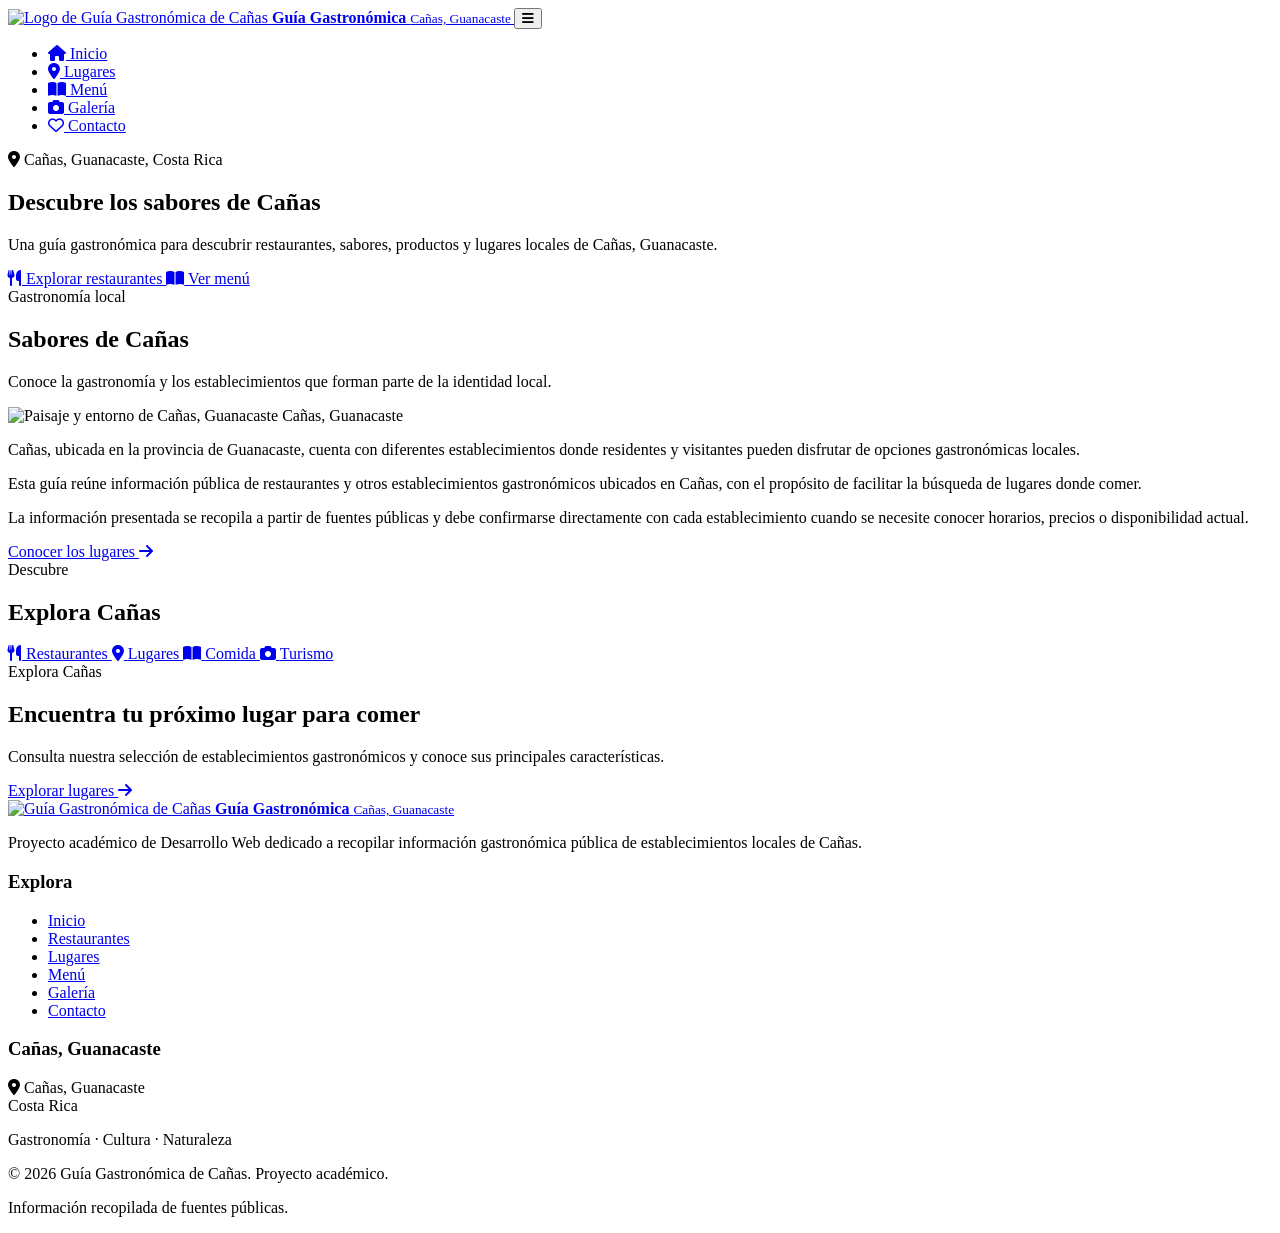
==== index.html @ 97cb1743 "Add files via upload" ====
<!DOCTYPE html>
<html lang="es">

<head>

    <meta charset="UTF-8">

    <meta 
        name="viewport" 
        content="width=device-width, initial-scale=1.0"
    >

    <meta 
        name="description" 
        content="Guía Gastronómica de Cañas, Guanacaste. Descubre restaurantes, sabores y lugares locales de Cañas, Costa Rica."
    >

    <meta 
        name="author" 
        content="Guía Gastronómica de Cañas"
    >

    <meta name="theme-color" content="#B65339">

    <title>
        Guía Gastronómica de Cañas | Restaurantes de Cañas, Guanacaste
    </title>


    <!-- =====================================================
         FAVICON
         ===================================================== -->

    <link 
        rel="icon" 
        type="image/png" 
        href="../img/favicon.png"
    >


    <!-- =====================================================
         HOJA DE ESTILOS
         ===================================================== -->

    <link 
        rel="stylesheet" 
        href="../css/styles.css"
    >


    <!-- =====================================================
         GOOGLE FONTS
         ===================================================== -->

    <link rel="preconnect" href="https://fonts.googleapis.com">

    <link 
        rel="preconnect" 
        href="https://fonts.gstatic.com" 
        crossorigin
    >

    <link 
        href="https://fonts.googleapis.com/css2?family=Poppins:wght@400;500;600;700&display=swap" 
        rel="stylesheet"
    >


    <!-- =====================================================
         FONT AWESOME
         ===================================================== -->

    <link 
        rel="stylesheet" 
        href="https://cdnjs.cloudflare.com/ajax/libs/font-awesome/6.5.2/css/all.min.css"
    >

</head>


<body>


    <!-- =====================================================
         HEADER
         ===================================================== -->

    <header class="header">

        <div class="contenedor header-contenido">


            <!-- LOGO -->

            <a 
                href="../html/index.html" 
                class="logo"
                aria-label="Guía Gastronómica de Cañas - Inicio"
            >

                <img 
                    src="../img/logo.png"
                    alt="Logo de Guía Gastronómica de Cañas"
                    class="logo-imagen"
                >

                <span class="logo-texto">

                    <strong>
                        Guía Gastronómica
                    </strong>

                    <small>
                        Cañas, Guanacaste
                    </small>

                </span>

            </a>


            <!-- MENÚ MÓVIL -->

            <button 
                class="menu-toggle" 
                id="menu-toggle"
                aria-label="Abrir menú de navegación"
                aria-expanded="false"
            >

                <i class="fa-solid fa-bars"></i>

            </button>


            <!-- NAVEGACIÓN -->

            <nav 
                class="nav" 
                id="nav"
                aria-label="Navegación principal"
            >

                <ul class="nav-lista">


                    <li>

                        <a 
                            href="../html/index.html" 
                            class="nav-link activo"
                        >

                            <i class="fa-solid fa-house"></i>

                            Inicio

                        </a>

                    </li>


                    <li>

                        <a 
                            href="../html/lugares.html" 
                            class="nav-link"
                        >

                            <i class="fa-solid fa-location-dot"></i>

                            Lugares

                        </a>

                    </li>


                    <li>

                        <a 
                            href="../html/menu.html" 
                            class="nav-link"
                        >

                            <i class="fa-solid fa-book-open"></i>

                            Menú

                        </a>

                    </li>


                    <li>

                        <a 
                            href="../html/galeria.html" 
                            class="nav-link"
                        >

                            <i class="fa-solid fa-camera"></i>

                            Galería

                        </a>

                    </li>


                    <li>

                        <a 
                            href="../html/contacto.html" 
                            class="nav-link"
                        >

                            <i class="fa-regular fa-heart"></i>

                            Contacto

                        </a>

                    </li>

                </ul>

            </nav>

        </div>

    </header>



    <!-- =====================================================
         CONTENIDO PRINCIPAL
         ===================================================== -->

    <main>


        <!-- =================================================
             HERO
             ================================================= -->

        <section class="hero">

            <div class="hero-fondo"></div>

            <div class="contenedor hero-contenido">


                <div class="hero-texto">

                    <span class="hero-etiqueta">

                        <i class="fa-solid fa-location-dot"></i>

                        Cañas, Guanacaste, Costa Rica

                    </span>


                    <h1>

                        Descubre los

                        <span>
                            sabores de Cañas
                        </span>

                    </h1>


                    <p>

                        Una guía gastronómica para descubrir
                        restaurantes, sabores, productos y
                        lugares locales de Cañas, Guanacaste.

                    </p>


                    <div class="hero-botones">


                        <a 
                            href="../html/lugares.html" 
                            class="btn btn-principal"
                        >

                            <i class="fa-solid fa-utensils"></i>

                            Explorar restaurantes

                        </a>
                      

                        <a 
                            href="../html/menu.html" 
                            class="btn btn-secundario"
                        >

                            <i class="fa-solid fa-book-open"></i>

                            Ver menú

                        </a>

                    </div>

                </div>


                <!-- ELEMENTO DECORATIVO -->

                <div class="hero-decoracion">

                    <span class="decoracion-hoja hoja-1"></span>

                    <span class="decoracion-hoja hoja-2"></span>

                </div>

            </div>

        </section>



        <!-- =================================================
             INTRODUCCIÓN
             ================================================= -->

        <section class="introduccion seccion">

            <div class="contenedor">


                <div class="seccion-encabezado centrado">

                    <span class="etiqueta-seccion">

                        Gastronomía local

                    </span>


                    <h2>

                        Sabores de Cañas

                    </h2>


                    <p class="seccion-subtitulo">

                        Conoce la gastronomía y los establecimientos
                        que forman parte de la identidad local.

                    </p>

                </div>



                <div class="introduccion-grid">


                    <div class="introduccion-imagen">

                        <img 
                            src="../img/Cañas.jpeg"
                            alt="Paisaje y entorno de Cañas, Guanacaste"
                            loading="lazy"
                        >

                        <span class="imagen-decoracion">

                            Cañas, Guanacaste

                        </span>

                    </div>



                    <div class="introduccion-texto">


                        <p>

                            Cañas, ubicada en la provincia de
                            Guanacaste, cuenta con diferentes
                            establecimientos donde residentes y
                            visitantes pueden disfrutar de opciones
                            gastronómicas locales.

                        </p>


                        <p>

                            Esta guía reúne información pública de
                            restaurantes y otros establecimientos
                            gastronómicos ubicados en Cañas, con el
                            propósito de facilitar la búsqueda de
                            lugares donde comer.

                        </p>


                        <p>

                            La información presentada se recopila a
                            partir de fuentes públicas y debe
                            confirmarse directamente con cada
                            establecimiento cuando se necesite
                            conocer horarios, precios o
                            disponibilidad actual.

                        </p>


                        <a 
                            href="../html/lugares.html" 
                            class="enlace-flecha"
                        >

                            Conocer los lugares

                            <i class="fa-solid fa-arrow-right"></i>

                        </a>

                    </div>

                </div>

            </div>

        </section>



       

        <!-- =================================================
             CATEGORÍAS
             ================================================= -->

        <section class="categorias seccion">

            <div class="contenedor">


                <div class="seccion-encabezado centrado">

                    <span class="etiqueta-seccion">

                        Descubre

                    </span>


                    <h2>

                        Explora Cañas

                    </h2>

                </div>


                <div class="categorias-grid">


                    <a 
                        href="../html/lugares.html"
                        class="categoria-card"
                    >

                        <i class="fa-solid fa-utensils"></i>

                        <span>

                            Restaurantes

                        </span>

                    </a>


                    <a 
                        href="../html/lugares.html"
                        class="categoria-card"
                    >

                        <i class="fa-solid fa-location-dot"></i>

                        <span>

                            Lugares

                        </span>

                    </a>


                    <a 
                        href="../html/menu.html"
                        class="categoria-card"
                    >

                        <i class="fa-solid fa-book-open"></i>

                        <span>

                            Comida

                        </span>

                    </a>


                    <a 
                        href="../html/galeria.html"
                        class="categoria-card"
                    >

                        <i class="fa-solid fa-camera"></i>

                        <span>

                            Turismo

                        </span>

                    </a>

                </div>

            </div>

        </section>



        <!-- =================================================
             LLAMADO A LA ACCIÓN
             ================================================= -->

        <section class="llamada-accion">


            <div class="contenedor llamada-contenido">


                <div>

                    <span class="etiqueta-seccion">

                        Explora Cañas

                    </span>


                    <h2>

                        Encuentra tu próximo lugar para comer

                    </h2>


                    <p>

                        Consulta nuestra selección de establecimientos
                        gastronómicos y conoce sus principales
                        características.

                    </p>

                </div>


                <a 
                    href="../html/lugares.html" 
                    class="btn btn-blanco"
                >

                    Explorar lugares

                    <i class="fa-solid fa-arrow-right"></i>

                </a>

            </div>

        </section>

    </main>



    <!-- =====================================================
         FOOTER
         ===================================================== -->

    <footer class="footer">


        <div class="contenedor footer-grid">


            <!-- IDENTIDAD -->

            <div class="footer-columna">


                <a 
                    href="../html/index.html" 
                    class="logo logo-footer"
                >

                    <img 
                        src="../img/logo.png"
                        alt="Guía Gastronómica de Cañas"
                        class="logo-imagen"
                    >


                    <span class="logo-texto">

                        <strong>
                            Guía Gastronómica
                        </strong>

                        <small>
                            Cañas, Guanacaste
                        </small>

                    </span>

                </a>


                <p>

                    Proyecto académico de Desarrollo Web dedicado
                    a recopilar información gastronómica pública
                    de establecimientos locales de Cañas.

                </p>

            </div>



            <!-- ENLACES -->

            <div class="footer-columna">


                <h3>

                    Explora

                </h3>


                <ul class="footer-enlaces">


                    <li>
                        <a href="../html/index.html">
                            Inicio
                        </a>
                    </li>


                    <li>
                        <a href="../html/lugares.html">
                            Restaurantes
                        </a>
                    </li>


                    <li>
                        <a href="../html/lugares.html">
                            Lugares
                        </a>
                    </li>


                    <li>
                        <a href="../html/menu.html">
                            Menú
                        </a>
                    </li>


                    <li>
                        <a href="../html/galeria.html">
                            Galería
                        </a>
                    </li>


                    <li>
                        <a href="../html/contacto.html">
                            Contacto
                        </a>
                    </li>

                </ul>

            </div>



            <!-- UBICACIÓN -->

            <div class="footer-columna">


                <h3>

                    Cañas, Guanacaste

                </h3>


                <p class="footer-ubicacion">


                    <i class="fa-solid fa-location-dot"></i>


                    <span>

                        Cañas, Guanacaste<br>
                        Costa Rica

                    </span>

                </p>


                <p class="footer-frase">

                    Gastronomía · Cultura · Naturaleza

                </p>

            </div>

        </div>



        <!-- BARRA INFERIOR -->

        <div class="footer-bottom">


            <div class="contenedor footer-bottom-contenido">


                <p>

                    © 2026 Guía Gastronómica de Cañas.
                    Proyecto académico.

                </p>


                <p>

                    Información recopilada de fuentes públicas.

                </p>

            </div>

        </div>

    </footer>



    <!-- =====================================================
         JAVASCRIPT
         ===================================================== -->

    <script src="../js/script.js"></script>

</body>

</html>
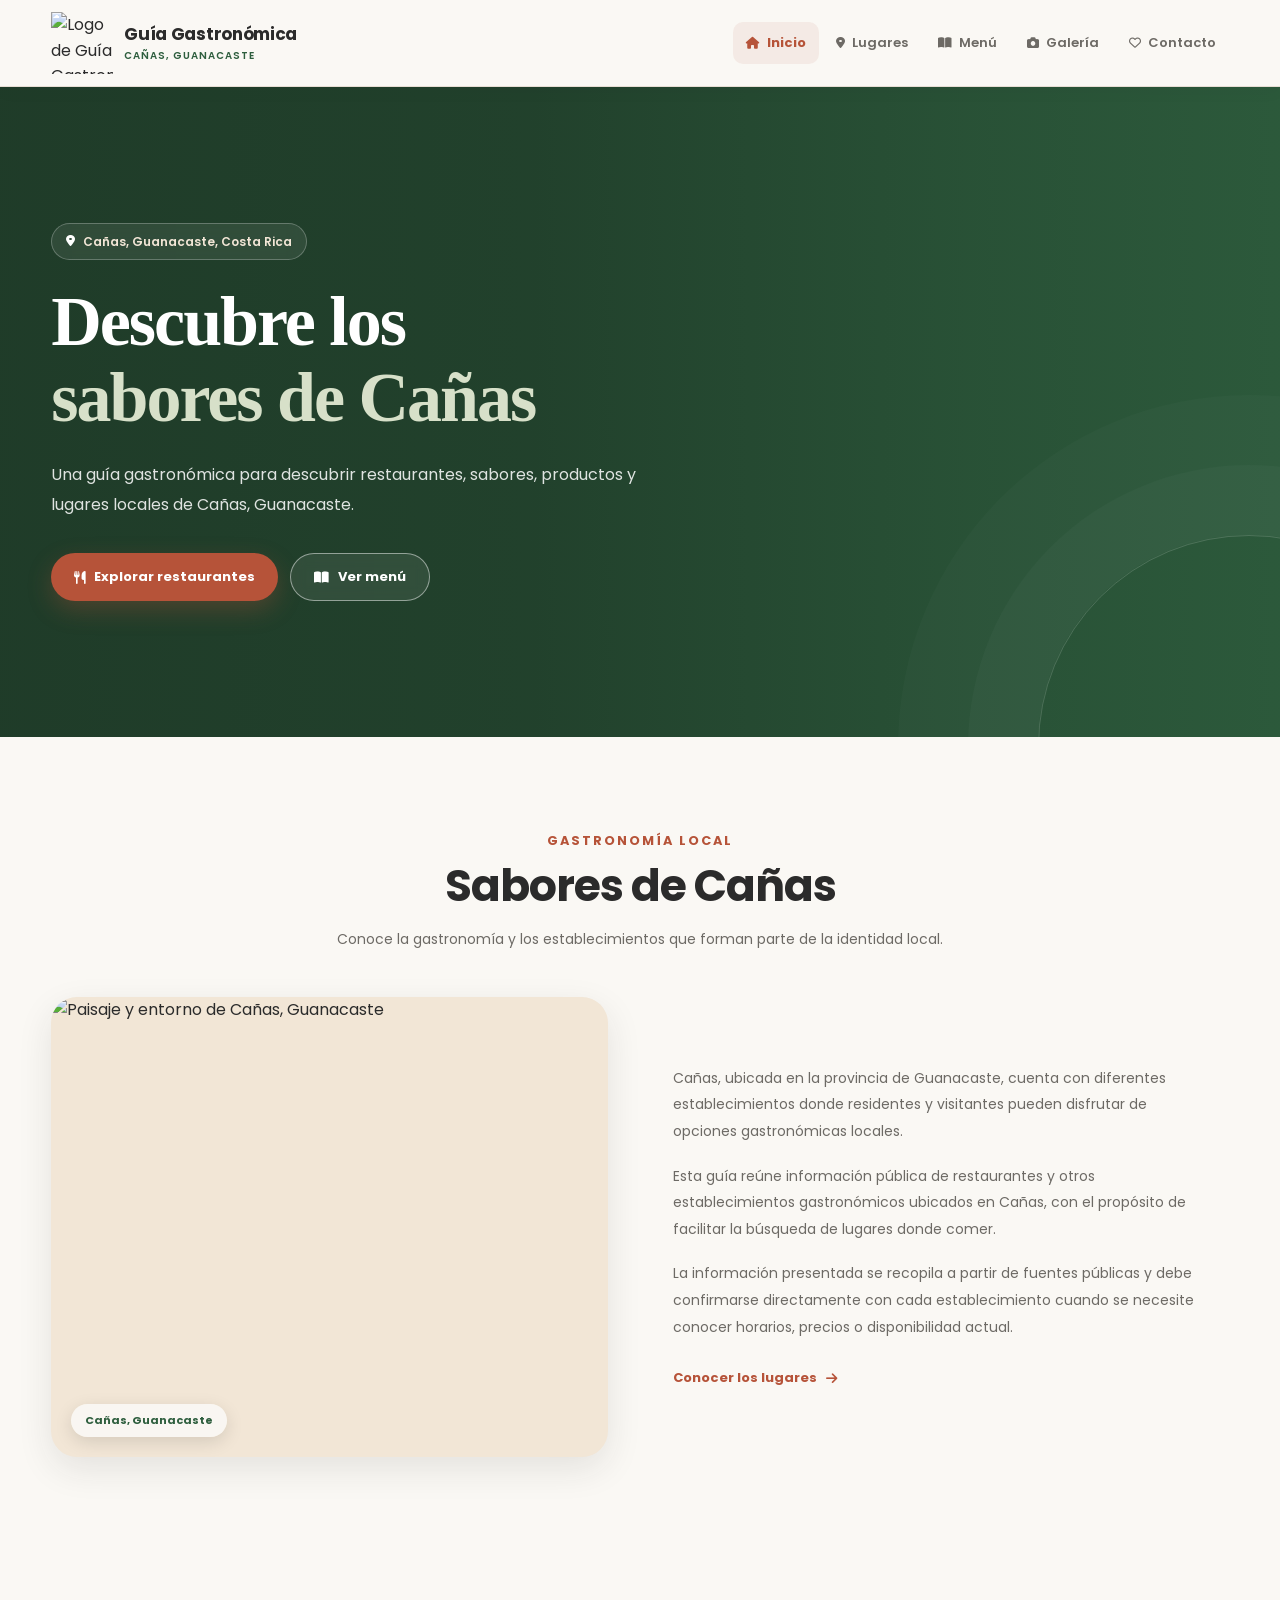
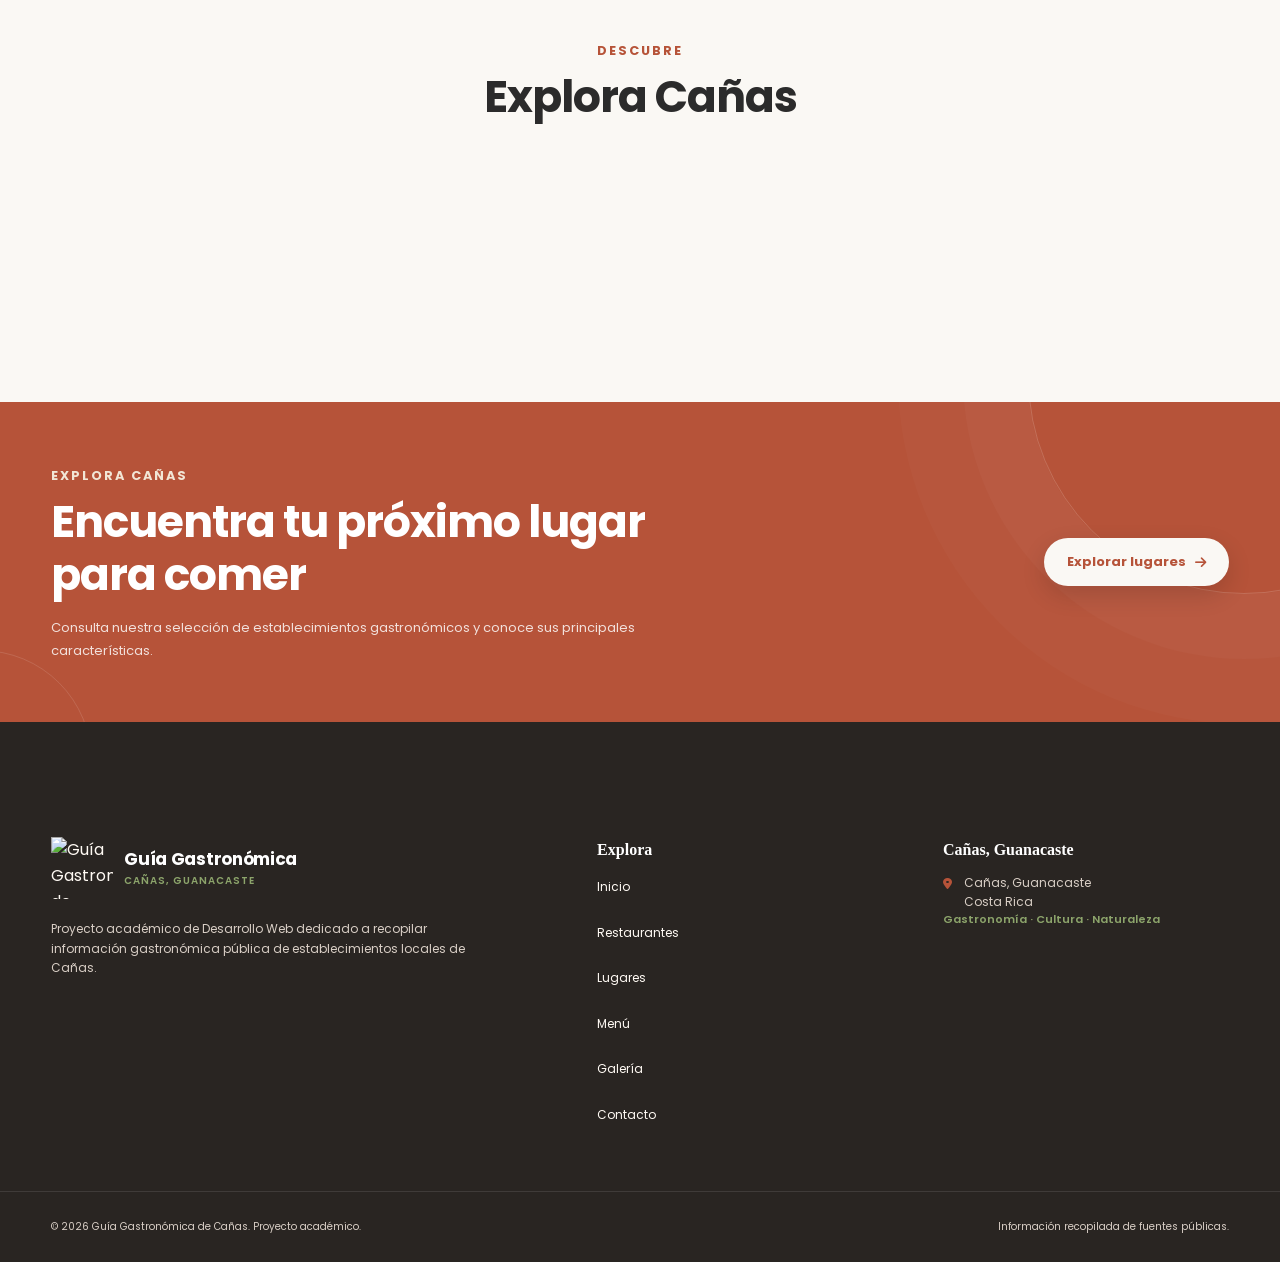
==== commit 47c6674d: "Update index.html" ====
--- a/index.html
+++ b/index.html
@@ -34,7 +34,7 @@
     <link 
         rel="icon" 
         type="image/png" 
-        href="../img/favicon.png"
+        href="favicon.png"
     >
 
 
@@ -44,7 +44,7 @@
 
     <link 
         rel="stylesheet" 
-        href="../css/styles.css"
+        href="styles.css"
     >
 
 
@@ -797,4 +797,4 @@
 
 </body>
 
-</html>+</html>
--- a/styles.css
+++ b/styles.css
@@ -0,0 +1,3534 @@
+/* =========================================================
+   GUÍA GASTRONÓMICA DE CAÑAS
+   SISTEMA VISUAL PRINCIPAL
+   ========================================================= */
+
+
+/* =========================================================
+   1. VARIABLES
+   ========================================================= */
+
+:root {
+
+    /* PALETA OFICIAL */
+
+    --terracota: #B65339;
+    --terracota-oscuro: #963E2A;
+
+    --verde: #2E5E3E;
+    --verde-oscuro: #244B32;
+
+    --verde-oliva: #8CA46B;
+
+    --crema: #F2E6D6;
+    --blanco: #FAF8F4;
+
+    --texto: #2B2B2B;
+    --texto-secundario: #6D6A65;
+
+    --borde: #E3D9CC;
+
+    /* SISTEMA */
+
+    --ancho: 1180px;
+
+    --radio: 18px;
+    --radio-grande: 26px;
+
+    --sombra-suave:
+        0 8px 25px rgba(43, 43, 43, 0.06);
+
+    --sombra:
+        0 12px 35px rgba(43, 43, 43, 0.10);
+
+    --sombra-fuerte:
+        0 18px 45px rgba(43, 43, 43, 0.15);
+
+    --transicion: 0.3s ease;
+
+    --fuente:
+        "Poppins",
+        sans-serif;
+
+}
+
+
+/* =========================================================
+   2. RESET GENERAL
+   ========================================================= */
+
+* {
+
+    margin: 0;
+    padding: 0;
+
+    box-sizing: border-box;
+
+}
+
+html {
+
+    scroll-behavior: smooth;
+
+}
+
+body {
+
+    font-family: var(--fuente);
+
+    background: var(--blanco);
+
+    color: var(--texto);
+
+    line-height: 1.6;
+
+    overflow-x: hidden;
+
+}
+
+img {
+
+    display: block;
+
+    width: 100%;
+
+}
+
+a {
+
+    text-decoration: none;
+
+    color: inherit;
+
+}
+
+ul {
+
+    list-style: none;
+
+}
+
+button {
+
+    font-family: inherit;
+
+}
+
+button,
+a {
+
+    -webkit-tap-highlight-color: transparent;
+
+}
+
+
+/* =========================================================
+   3. CONTENEDOR
+   ========================================================= */
+
+.contenedor {
+
+    width: 92%;
+
+    max-width: var(--ancho);
+
+    margin: 0 auto;
+
+}
+
+
+/* =========================================================
+   4. HEADER
+   ========================================================= */
+
+.header {
+
+    position: sticky;
+
+    top: 0;
+
+    z-index: 1000;
+
+    background: rgba(250, 248, 244, 0.96);
+
+    border-bottom:
+        1px solid rgba(227, 217, 204, 0.8);
+
+    box-shadow:
+        0 3px 18px rgba(43, 43, 43, 0.04);
+
+    backdrop-filter: blur(14px);
+
+    -webkit-backdrop-filter: blur(14px);
+
+}
+
+.header-contenido {
+
+    min-height: 86px;
+
+    display: flex;
+
+    align-items: center;
+
+    justify-content: space-between;
+
+    gap: 30px;
+
+}
+
+
+/* =========================================================
+   5. LOGO
+   ========================================================= */
+
+.logo {
+
+    display: flex;
+
+    align-items: center;
+
+    gap: 11px;
+
+    flex-shrink: 0;
+
+}
+
+.logo-imagen {
+
+    width: 62px;
+
+    height: 62px;
+
+    object-fit: contain;
+
+    flex-shrink: 0;
+
+}
+
+.logo-texto {
+
+    display: flex;
+
+    flex-direction: column;
+
+    line-height: 1.15;
+
+}
+
+.logo-texto strong {
+
+    font-size: 17px;
+
+    font-weight: 700;
+
+    letter-spacing: -0.3px;
+
+    color: var(--texto);
+
+}
+
+.logo-texto small {
+
+    margin-top: 5px;
+
+    color: var(--verde);
+
+    font-size: 10px;
+
+    font-weight: 600;
+
+    letter-spacing: 1px;
+
+    text-transform: uppercase;
+
+}
+
+
+/* =========================================================
+   6. NAVEGACIÓN
+   ========================================================= */
+
+.nav-lista {
+
+    display: flex;
+
+    align-items: center;
+
+    gap: 4px;
+
+}
+
+.nav-link {
+
+    position: relative;
+
+    display: flex;
+
+    align-items: center;
+
+    gap: 7px;
+
+    padding: 11px 13px;
+
+    border-radius: 10px;
+
+    color: var(--texto-secundario);
+
+    font-size: 13px;
+
+    font-weight: 600;
+
+    transition:
+        color var(--transicion),
+        background var(--transicion);
+
+}
+
+.nav-link i {
+
+    font-size: 12px;
+
+    transition:
+        color var(--transicion);
+
+}
+
+.nav-link:hover {
+
+    color: var(--terracota);
+
+    background: rgba(182, 83, 57, 0.06);
+
+}
+
+.nav-link.activo {
+
+    color: var(--terracota);
+
+    background: rgba(182, 83, 57, 0.08);
+
+}
+
+.nav-link.activo i {
+
+    color: var(--terracota);
+
+}
+
+
+/* =========================================================
+   7. MENÚ MÓVIL
+   ========================================================= */
+
+.menu-toggle {
+
+    display: none;
+
+    width: 44px;
+
+    height: 44px;
+
+    align-items: center;
+
+    justify-content: center;
+
+    border:
+        1px solid var(--borde);
+
+    border-radius: 12px;
+
+    background: var(--blanco);
+
+    color: var(--verde);
+
+    font-size: 18px;
+
+    cursor: pointer;
+
+    transition:
+        background var(--transicion),
+        color var(--transicion),
+        border-color var(--transicion);
+
+}
+
+.menu-toggle:hover {
+
+    background: var(--verde);
+
+    color: var(--blanco);
+
+    border-color: var(--verde);
+
+}
+
+
+/* =========================================================
+   8. HERO
+   ========================================================= */
+
+.hero {
+
+    position: relative;
+
+    min-height: 650px;
+
+    display: flex;
+
+    align-items: center;
+
+    overflow: hidden;
+
+    background:
+        var(--verde);
+
+}
+
+
+/* Imagen */
+
+.hero-fondo {
+    position: absolute;
+    inset: 0;
+
+    background:
+        linear-gradient(
+            90deg,
+            rgba(30, 57, 39, 0.93) 0%,
+            rgba(30, 57, 39, 0.78) 42%,
+            rgba(30, 57, 39, 0.35) 75%,
+            rgba(30, 57, 39, 0.12) 100%
+        ),
+
+        url("IMG/Banner1.jpeg")
+        center / cover no-repeat;
+
+    transform: scale(1.02);
+}
+
+/* Textura visual */
+
+.hero::after {
+
+    content: "";
+
+    position: absolute;
+
+    width: 420px;
+
+    height: 420px;
+
+    right: -180px;
+
+    bottom: -220px;
+
+    border:
+        1px solid rgba(255, 255, 255, 0.16);
+
+    border-radius: 50%;
+
+    box-shadow:
+
+        0 0 0 70px rgba(255, 255, 255, 0.025),
+
+        0 0 0 140px rgba(255, 255, 255, 0.018);
+
+}
+
+
+/* Contenido */
+
+.hero-contenido {
+
+    position: relative;
+
+    z-index: 2;
+
+}
+
+.hero-texto {
+
+    max-width: 680px;
+
+    padding: 90px 0;
+
+}
+
+
+/* =========================================================
+   9. ETIQUETA DEL HERO
+   ========================================================= */
+
+.hero-etiqueta {
+
+    display: inline-flex;
+
+    align-items: center;
+
+    gap: 8px;
+
+    margin-bottom: 24px;
+
+    padding: 8px 14px;
+
+    border:
+        1px solid rgba(255, 255, 255, 0.25);
+
+    border-radius: 50px;
+
+    background:
+        rgba(255, 255, 255, 0.08);
+
+    color: #F2E6D6;
+
+    font-size: 12px;
+
+    font-weight: 600;
+
+    backdrop-filter: blur(8px);
+
+}
+
+.hero-etiqueta i {
+
+    color: #FFFFFF;
+
+}
+
+
+/* =========================================================
+   10. TÍTULO DEL HERO
+   ========================================================= */
+
+.hero h1 {
+
+    color: #FFFFFF;
+
+    font-size:
+        clamp(42px, 6vw, 70px);
+
+    font-weight: 700;
+
+    line-height: 1.08;
+
+    letter-spacing: -2px;
+
+}
+
+.hero h1 span {
+
+    display: block;
+
+    color: #D7E0C9;
+
+}
+
+
+/* =========================================================
+   11. TEXTO DEL HERO
+   ========================================================= */
+
+.hero p {
+
+    max-width: 600px;
+
+    margin-top: 25px;
+
+    color:
+        rgba(255, 255, 255, 0.86);
+
+    font-size: 16px;
+
+    line-height: 1.85;
+
+}
+
+
+/* =========================================================
+   12. BOTONES
+   ========================================================= */
+
+.hero-botones {
+
+    display: flex;
+
+    flex-wrap: wrap;
+
+    gap: 12px;
+
+    margin-top: 34px;
+
+}
+
+.btn {
+
+    min-height: 48px;
+
+    display: inline-flex;
+
+    align-items: center;
+
+    justify-content: center;
+
+    gap: 9px;
+
+    padding: 12px 23px;
+
+    border-radius: 50px;
+
+    font-size: 13px;
+
+    font-weight: 700;
+
+    cursor: pointer;
+
+    transition:
+        transform var(--transicion),
+        background var(--transicion),
+        color var(--transicion),
+        box-shadow var(--transicion),
+        border-color var(--transicion);
+
+}
+
+.btn:hover {
+
+    transform: translateY(-2px);
+
+}
+
+
+/* Botón principal */
+
+.btn-principal {
+
+    background: var(--terracota);
+
+    color: #FFFFFF;
+
+    box-shadow:
+        0 9px 24px rgba(182, 83, 57, 0.30);
+
+}
+
+.btn-principal:hover {
+
+    background:
+        var(--terracota-oscuro);
+
+    box-shadow:
+        0 12px 28px rgba(182, 83, 57, 0.36);
+
+}
+
+
+/* Botón secundario */
+
+.btn-secundario {
+
+    border:
+        1px solid rgba(255, 255, 255, 0.48);
+
+    background:
+        rgba(255, 255, 255, 0.08);
+
+    color: #FFFFFF;
+
+    backdrop-filter: blur(7px);
+
+}
+
+.btn-secundario:hover {
+
+    background:
+        rgba(255, 255, 255, 0.18);
+
+    border-color:
+        rgba(255, 255, 255, 0.75);
+
+}
+
+
+/* =========================================================
+   13. SECCIONES
+   ========================================================= */
+
+.seccion {
+
+    padding: 90px 0;
+
+}
+
+.seccion-encabezado {
+
+    display: flex;
+
+    align-items: flex-end;
+
+    justify-content: space-between;
+
+    gap: 30px;
+
+    margin-bottom: 45px;
+
+}
+
+.seccion-encabezado.centrado {
+
+    display: block;
+
+    text-align: center;
+
+}
+
+.etiqueta-seccion {
+
+    display: inline-block;
+
+    margin-bottom: 9px;
+
+    color: var(--terracota);
+
+    font-size: 11px;
+
+    font-weight: 700;
+
+    letter-spacing: 1.6px;
+
+    text-transform: uppercase;
+
+}
+
+.seccion h2 {
+
+    color: var(--texto);
+
+    font-size:
+        clamp(30px, 4vw, 44px);
+
+    font-weight: 700;
+
+    line-height: 1.15;
+
+    letter-spacing: -1px;
+
+}
+
+.seccion-subtitulo {
+
+    max-width: 650px;
+
+    margin: 15px auto 0;
+
+    color: var(--texto-secundario);
+
+    font-size: 14px;
+
+    line-height: 1.8;
+
+}
+
+
+/* =========================================================
+   14. INTRODUCCIÓN
+   ========================================================= */
+
+.introduccion {
+
+    position: relative;
+
+    background: var(--blanco);
+
+}
+
+.introduccion-grid {
+
+    display: grid;
+
+    grid-template-columns:
+        1fr 1fr;
+
+    align-items: center;
+
+    gap: 65px;
+
+}
+
+
+/* Imagen */
+
+.introduccion-imagen {
+
+    position: relative;
+
+    overflow: hidden;
+
+    border-radius: var(--radio-grande);
+
+    background: var(--crema);
+
+    box-shadow: var(--sombra);
+
+}
+
+.introduccion-imagen img {
+
+    height: 460px;
+
+    object-fit: cover;
+
+    transition:
+        transform 0.6s ease;
+
+}
+
+.introduccion-imagen:hover img {
+
+    transform: scale(1.04);
+
+}
+
+
+/* Etiqueta sobre imagen */
+
+.imagen-decoracion {
+
+    position: absolute;
+
+    left: 20px;
+
+    bottom: 20px;
+
+    padding: 8px 14px;
+
+    border-radius: 50px;
+
+    background:
+        rgba(250, 248, 244, 0.94);
+
+    color: var(--verde);
+
+    font-size: 11px;
+
+    font-weight: 700;
+
+    box-shadow:
+        0 5px 18px rgba(0, 0, 0, 0.12);
+
+}
+
+
+/* Texto */
+
+.introduccion-texto {
+
+    max-width: 540px;
+
+}
+
+.introduccion-texto p {
+
+    margin-bottom: 18px;
+
+    color: var(--texto-secundario);
+
+    font-size: 14px;
+
+    line-height: 1.9;
+
+}
+
+
+/* =========================================================
+   15. ENLACE CON FLECHA
+   ========================================================= */
+
+.enlace-flecha {
+
+    display: inline-flex;
+
+    align-items: center;
+
+    gap: 9px;
+
+    margin-top: 10px;
+
+    color: var(--terracota);
+
+    font-size: 13px;
+
+    font-weight: 700;
+
+    transition:
+        gap var(--transicion),
+        color var(--transicion);
+
+}
+
+.enlace-flecha:hover {
+
+    gap: 14px;
+
+    color:
+        var(--terracota-oscuro);
+
+}
+
+
+/* =========================================================
+   16. RESTAURANTES DESTACADOS
+   ========================================================= */
+
+.destacados {
+
+    background: var(--crema);
+
+}
+
+
+/* =========================================================
+   17. VER TODOS
+   ========================================================= */
+
+.ver-todos {
+
+    display: inline-flex;
+
+    align-items: center;
+
+    gap: 8px;
+
+    color: var(--verde);
+
+    font-size: 13px;
+
+    font-weight: 700;
+
+    white-space: nowrap;
+
+    transition:
+        gap var(--transicion),
+        color var(--transicion);
+
+}
+
+.ver-todos:hover {
+
+    gap: 13px;
+
+    color:
+        var(--terracota);
+
+}
+
+
+/* =========================================================
+   18. GRID DE RESTAURANTES
+   ========================================================= */
+
+.restaurantes-grid {
+
+    display: grid;
+
+    grid-template-columns:
+        repeat(3, 1fr);
+
+    gap: 24px;
+
+}
+
+
+/* =========================================================
+   19. TARJETAS
+   ========================================================= */
+
+.restaurante-card {
+
+    position: relative;
+
+    overflow: hidden;
+
+    display: flex;
+
+    flex-direction: column;
+
+    background:
+        var(--blanco);
+
+    border:
+        1px solid var(--borde);
+
+    border-radius:
+        var(--radio);
+
+    box-shadow:
+        var(--sombra-suave);
+
+    transition:
+        transform var(--transicion),
+        box-shadow var(--transicion);
+
+}
+
+.restaurante-card:hover {
+
+    transform:
+        translateY(-7px);
+
+    box-shadow:
+        var(--sombra);
+
+}
+
+
+/* =========================================================
+   20. IMAGEN DE LAS TARJETAS
+   ========================================================= */
+
+.card-imagen {
+
+    position: relative;
+
+    height: 225px;
+
+    overflow: hidden;
+
+    background:
+        var(--crema);
+
+}
+
+.card-imagen img {
+
+    width: 100%;
+
+    height: 100%;
+
+    object-fit: cover;
+
+    transition:
+        transform 0.6s ease;
+
+}
+
+.restaurante-card:hover
+.card-imagen img {
+
+    transform:
+        scale(1.06);
+
+}
+
+
+/* =========================================================
+   21. ETIQUETA DE TARJETA
+   ========================================================= */
+
+.card-etiqueta {
+
+    position: absolute;
+
+    top: 14px;
+
+    left: 14px;
+
+    padding:
+        6px 12px;
+
+    border-radius:
+        50px;
+
+    background:
+        var(--terracota);
+
+    color:
+        #FFFFFF;
+
+    font-size:
+        10px;
+
+    font-weight:
+        700;
+
+    letter-spacing:
+        0.4px;
+
+    text-transform:
+        uppercase;
+
+    box-shadow:
+        0 4px 12px rgba(0, 0, 0, 0.12);
+
+}
+
+
+
+
+
+
+
+/* =========================================================
+   23. CONTENIDO DE TARJETAS
+   ========================================================= */
+
+.card-contenido {
+
+    flex: 1;
+
+    display: flex;
+
+    flex-direction: column;
+
+    padding: 23px;
+
+}
+
+
+/* Tipo */
+
+.card-tipo {
+
+    margin-bottom: 5px;
+
+    color:
+        var(--terracota);
+
+    font-size:
+        10px;
+
+    font-weight:
+        700;
+
+    letter-spacing:
+        1.2px;
+
+}
+
+
+/* Título */
+
+.card-contenido h3 {
+
+    margin-bottom: 9px;
+
+    color:
+        var(--texto);
+
+    font-size:
+        20px;
+
+    font-weight:
+        700;
+
+    line-height:
+        1.35;
+
+}
+
+
+/* Descripción */
+
+.card-descripcion {
+
+    color:
+        var(--texto-secundario);
+
+    font-size:
+        12px;
+
+    line-height:
+        1.75;
+
+}
+
+
+/* =========================================================
+   24. DATOS DE TARJETA
+   ========================================================= */
+
+.card-datos {
+
+    display: flex;
+
+    flex-direction: column;
+
+    gap: 8px;
+
+    margin-top: 18px;
+
+    padding-top: 15px;
+
+    border-top:
+        1px solid var(--borde);
+
+}
+
+.card-datos span {
+
+    display: flex;
+
+    align-items: center;
+
+    gap: 8px;
+
+    color:
+        var(--texto-secundario);
+
+    font-size:
+        11px;
+
+}
+
+.card-datos i {
+
+    width: 16px;
+
+    color:
+        var(--verde);
+
+    text-align:
+        center;
+
+}
+
+
+/* =========================================================
+   25. BOTÓN DE TARJETA
+   ========================================================= */
+
+.card-boton {
+
+    display: flex;
+
+    align-items: center;
+
+    justify-content: space-between;
+
+    gap: 10px;
+
+    margin-top: auto;
+
+    padding-top: 20px;
+
+    color:
+        var(--terracota);
+
+    font-size:
+        12px;
+
+    font-weight:
+        700;
+
+    transition:
+        gap var(--transicion),
+        color var(--transicion);
+
+}
+
+.card-boton:hover {
+
+    gap: 15px;
+
+    color:
+        var(--terracota-oscuro);
+
+}
+
+
+/* =========================================================
+   26. CATEGORÍAS
+   ========================================================= */
+
+.categorias {
+
+    background:
+        var(--blanco);
+
+}
+
+
+/* Grid */
+
+.categorias-grid {
+
+    display: grid;
+
+    grid-template-columns:
+        repeat(4, 1fr);
+
+    gap: 18px;
+
+}
+
+
+/* Tarjeta */
+
+.categoria-card {
+
+    min-height: 145px;
+
+    display: flex;
+
+    flex-direction: column;
+
+    align-items: center;
+
+    justify-content: center;
+
+    gap: 14px;
+
+    padding: 25px;
+
+    border:
+        1px solid var(--borde);
+
+    border-radius:
+        var(--radio);
+
+    background:
+        var(--blanco);
+
+    color:
+        var(--verde);
+
+    box-shadow:
+        var(--sombra-suave);
+
+    transition:
+        transform var(--transicion),
+        background var(--transicion),
+        color var(--transicion),
+        border-color var(--transicion),
+        box-shadow var(--transicion);
+
+}
+
+.categoria-card i {
+
+    width: 52px;
+
+    height: 52px;
+
+    display: flex;
+
+    align-items: center;
+
+    justify-content: center;
+
+    border-radius: 50%;
+
+    background:
+        rgba(46, 94, 62, 0.09);
+
+    color:
+        var(--verde);
+
+    font-size:
+        20px;
+
+    transition:
+        background var(--transicion),
+        color var(--transicion);
+
+}
+
+.categoria-card span {
+
+    font-size:
+        12px;
+
+    font-weight:
+        700;
+
+}
+
+.categoria-card:hover {
+
+    transform:
+        translateY(-5px);
+
+    border-color:
+        var(--verde-oliva);
+
+    background:
+        var(--verde);
+
+    color:
+        #FFFFFF;
+
+    box-shadow:
+        var(--sombra);
+
+}
+
+.categoria-card:hover i {
+
+    background:
+        rgba(255, 255, 255, 0.15);
+
+    color:
+        #FFFFFF;
+
+}
+
+
+/* =========================================================
+   27. LLAMADO A LA ACCIÓN
+   ========================================================= */
+
+.llamada-accion {
+
+    position: relative;
+
+    overflow: hidden;
+
+    background:
+        var(--terracota);
+
+    color:
+        #FFFFFF;
+
+}
+
+
+/* Decoración circular */
+
+.llamada-accion::before {
+
+    content: "";
+
+    position: absolute;
+
+    width: 430px;
+
+    height: 430px;
+
+    right: -180px;
+
+    top: -240px;
+
+    border:
+        1px solid rgba(255, 255, 255, 0.16);
+
+    border-radius: 50%;
+
+    box-shadow:
+
+        0 0 0 65px rgba(255, 255, 255, 0.025),
+
+        0 0 0 130px rgba(255, 255, 255, 0.02);
+
+}
+
+
+/* Segunda decoración */
+
+.llamada-accion::after {
+
+    content: "";
+
+    position: absolute;
+
+    width: 220px;
+
+    height: 220px;
+
+    left: -130px;
+
+    bottom: -150px;
+
+    border:
+        1px solid rgba(255, 255, 255, 0.12);
+
+    border-radius: 50%;
+
+}
+
+
+/* Contenido */
+
+.llamada-contenido {
+
+    position: relative;
+
+    z-index: 2;
+
+    min-height:
+        320px;
+
+    display: flex;
+
+    align-items: center;
+
+    justify-content: space-between;
+
+    gap: 50px;
+
+}
+
+.llamada-contenido .etiqueta-seccion {
+
+    color:
+        var(--crema);
+
+}
+
+.llamada-contenido h2 {
+
+    max-width:
+        680px;
+
+    color:
+        #FFFFFF;
+
+    font-size:
+        clamp(30px, 4vw, 44px);
+
+    font-weight:
+        700;
+
+    line-height:
+        1.2;
+
+    letter-spacing:
+        -1px;
+
+}
+
+.llamada-contenido p {
+
+    max-width:
+        620px;
+
+    margin-top:
+        14px;
+
+    color:
+        rgba(255, 255, 255, 0.82);
+
+    font-size:
+        13px;
+
+    line-height:
+        1.8;
+
+}
+
+
+/* =========================================================
+   28. BOTÓN BLANCO
+   ========================================================= */
+
+.btn-blanco {
+
+    flex-shrink:
+        0;
+
+    background:
+        var(--blanco);
+
+    color:
+        var(--terracota);
+
+    box-shadow:
+        0 9px 25px rgba(0, 0, 0, 0.14);
+
+}
+
+.btn-blanco:hover {
+
+    background:
+        var(--crema);
+
+    color:
+        var(--terracota-oscuro);
+
+}
+
+
+/* =========================================================
+   29. FOOTER
+   ========================================================= */
+
+.footer {
+
+    background:
+        var(--verde-oscuro);
+
+    color:
+        #FFFFFF;
+
+}
+
+
+/* Grid */
+
+.footer-grid {
+
+    display: grid;
+
+    grid-template-columns:
+        1.7fr 1fr 1fr;
+
+    gap:
+        60px;
+
+    padding:
+        65px 0;
+
+}
+
+
+/* Logo */
+
+.logo-footer {
+
+    margin-bottom:
+        20px;
+
+}
+
+.logo-footer .logo-imagen {
+
+    width:
+        62px;
+
+    height:
+        62px;
+
+}
+
+.logo-footer .logo-texto strong {
+
+    color:
+        #FFFFFF;
+
+}
+
+.logo-footer .logo-texto small {
+
+    color:
+        var(--verde-oliva);
+
+}
+
+
+/* Texto */
+
+.footer-columna > p {
+
+    max-width:
+        390px;
+
+    color:
+        rgba(255, 255, 255, 0.68);
+
+    font-size:
+        12px;
+
+    line-height:
+        1.85;
+
+}
+
+
+/* Títulos */
+
+.footer-columna h3 {
+
+    margin-bottom:
+        18px;
+
+    color:
+        #FFFFFF;
+
+    font-size:
+        16px;
+
+    font-weight:
+        700;
+
+}
+
+
+/* Enlaces */
+
+.footer-enlaces {
+
+    display:
+        flex;
+
+    flex-direction:
+        column;
+
+    gap:
+        9px;
+
+}
+
+.footer-enlaces a {
+
+    display:
+        inline-block;
+
+    color:
+        rgba(255, 255, 255, 0.65);
+
+    font-size:
+        12px;
+
+    transition:
+        color var(--transicion),
+        padding-left var(--transicion);
+
+}
+
+.footer-enlaces a:hover {
+
+    padding-left:
+        4px;
+
+    color:
+        #FFFFFF;
+
+}
+
+
+/* =========================================================
+   30. UBICACIÓN DEL FOOTER
+   ========================================================= */
+
+.footer-ubicacion {
+
+    display:
+        flex;
+
+    align-items:
+        flex-start;
+
+    gap:
+        12px;
+
+}
+
+.footer-ubicacion i {
+
+    margin-top:
+        5px;
+
+    color:
+        var(--terracota);
+
+}
+
+.footer-frase {
+
+    margin-top:
+        16px;
+
+    color:
+        var(--verde-oliva) !important;
+
+    font-size:
+        11px !important;
+
+    font-weight:
+        600;
+
+}
+
+
+/* =========================================================
+   31. FOOTER INFERIOR
+   ========================================================= */
+
+.footer-bottom {
+
+    border-top:
+        1px solid rgba(255, 255, 255, 0.10);
+
+}
+
+.footer-bottom-contenido {
+
+    min-height:
+        70px;
+
+    display:
+        flex;
+
+    align-items:
+        center;
+
+    justify-content:
+        space-between;
+
+    gap:
+        20px;
+
+}
+
+.footer-bottom p {
+
+    color:
+        rgba(255, 255, 255, 0.45);
+
+    font-size:
+        10px;
+
+}
+
+
+/* =========================================================
+   32. RESPONSIVE - TABLET
+   ========================================================= */
+
+@media (max-width: 1050px) {
+
+    .nav-link {
+
+        padding:
+            10px 9px;
+
+        font-size:
+            12px;
+
+    }
+
+    .nav-link i {
+
+        display:
+            none;
+
+    }
+
+    .restaurantes-grid {
+
+        grid-template-columns:
+            repeat(2, 1fr);
+
+    }
+
+}
+
+
+/* =========================================================
+   33. RESPONSIVE - TABLET PEQUEÑA
+   ========================================================= */
+
+@media (max-width: 950px) {
+
+    /* HEADER */
+
+    .menu-toggle {
+
+        display:
+            flex;
+
+    }
+
+    .nav {
+
+        position:
+            absolute;
+
+        top:
+            86px;
+
+        left:
+            0;
+
+        right:
+            0;
+
+        display:
+            none;
+
+        padding:
+            15px 4% 20px;
+
+        background:
+            var(--blanco);
+
+        border-bottom:
+            1px solid var(--borde);
+
+        box-shadow:
+            var(--sombra);
+
+    }
+
+    .nav.mostrar {
+
+        display:
+            block;
+
+    }
+
+    .nav-lista {
+
+        flex-direction:
+            column;
+
+        align-items:
+            stretch;
+
+        gap:
+            3px;
+
+    }
+
+    .nav-link {
+
+        padding:
+            13px 15px;
+
+        border-radius:
+            10px;
+
+    }
+
+    .nav-link i {
+
+        display:
+            inline-block;
+
+        width:
+            18px;
+
+    }
+
+    .nav-link:hover,
+    .nav-link.activo {
+
+        background:
+            rgba(182, 83, 57, 0.07);
+
+    }
+
+
+    /* HERO */
+
+    .hero {
+
+        min-height:
+            570px;
+
+    }
+
+
+    /* INTRODUCCIÓN */
+
+    .introduccion-grid {
+
+        gap:
+            40px;
+
+    }
+
+
+    /* CATEGORÍAS */
+
+    .categorias-grid {
+
+        grid-template-columns:
+            repeat(2, 1fr);
+
+    }
+
+
+    /* FOOTER */
+
+    .footer-grid {
+
+        grid-template-columns:
+            1.5fr 1fr;
+
+    }
+
+}
+
+
+/* =========================================================
+   34. RESPONSIVE - MÓVIL
+   ========================================================= */
+
+@media (max-width: 680px) {
+
+    .contenedor {
+
+        width:
+            90%;
+
+    }
+
+
+    /* HEADER */
+
+    .header-contenido {
+
+        min-height:
+            74px;
+
+    }
+
+    .logo-imagen {
+
+        width:
+            52px;
+
+        height:
+            52px;
+
+    }
+
+    .logo-texto strong {
+
+        font-size:
+            15px;
+
+    }
+
+    .logo-texto small {
+
+        font-size:
+            8px;
+
+        letter-spacing:
+            0.7px;
+
+    }
+
+    .nav {
+
+        top:
+            74px;
+
+    }
+
+
+    /* HERO */
+
+    .hero {
+
+        min-height:
+            650px;
+
+    }
+
+    .hero-fondo {
+
+        background:
+
+            linear-gradient(
+                180deg,
+                rgba(30, 57, 39, 0.50) 0%,
+                rgba(30, 57, 39, 0.93) 72%
+            ),
+
+            url("IMG/Bastos_inicio.avif")
+            center / cover no-repeat;
+
+    }
+
+    .hero-texto {
+
+        padding:
+            65px 0;
+
+    }
+
+    .hero-etiqueta {
+
+        font-size:
+            10px;
+
+    }
+
+    .hero h1 {
+
+        font-size:
+            42px;
+
+        letter-spacing:
+            -1.2px;
+
+    }
+
+    .hero p {
+
+        font-size:
+            14px;
+
+        line-height:
+            1.75;
+
+    }
+
+    .hero-botones {
+
+        flex-direction:
+            column;
+
+    }
+
+    .hero-botones .btn {
+
+        width:
+            100%;
+
+    }
+
+
+    /* SECCIONES */
+
+    .seccion {
+
+        padding:
+            70px 0;
+
+    }
+
+    .seccion-encabezado {
+
+        align-items:
+            flex-start;
+
+        flex-direction:
+            column;
+
+        gap:
+            15px;
+
+        margin-bottom:
+            32px;
+
+    }
+
+    .seccion-encabezado.centrado {
+
+        align-items:
+            center;
+
+    }
+
+    .seccion h2 {
+
+        font-size:
+            31px;
+
+    }
+
+
+    /* INTRODUCCIÓN */
+
+    .introduccion-grid {
+
+        grid-template-columns:
+            1fr;
+
+        gap:
+            35px;
+
+    }
+
+    .introduccion-imagen img {
+
+        height:
+            330px;
+
+    }
+
+    .introduccion-texto {
+
+        max-width:
+            none;
+
+    }
+
+
+    /* RESTAURANTES */
+
+    .restaurantes-grid {
+
+        grid-template-columns:
+            1fr;
+
+    }
+
+    .card-imagen {
+
+        height:
+            220px;
+
+    }
+
+
+    /* CATEGORÍAS */
+
+    .categorias-grid {
+
+        grid-template-columns:
+            repeat(2, 1fr);
+
+        gap:
+            12px;
+
+    }
+
+    .categoria-card {
+
+        min-height:
+            125px;
+
+        padding:
+            18px;
+
+    }
+
+
+    /* CTA */
+
+    .llamada-contenido {
+
+        min-height:
+            auto;
+
+        padding:
+            70px 0;
+
+        align-items:
+            flex-start;
+
+        flex-direction:
+            column;
+
+        gap:
+            30px;
+
+    }
+
+    .llamada-contenido .btn {
+
+        width:
+            auto;
+
+    }
+
+
+    /* FOOTER */
+
+    .footer-grid {
+
+        grid-template-columns:
+            1fr;
+
+        gap:
+            40px;
+
+        padding:
+            55px 0;
+
+    }
+
+    .footer-bottom-contenido {
+
+        min-height:
+            auto;
+
+        padding:
+            20px 0;
+
+        align-items:
+            flex-start;
+
+        flex-direction:
+            column;
+
+        gap:
+            8px;
+
+    }
+
+}
+
+
+/* =========================================================
+   35. MÓVILES PEQUEÑOS
+   ========================================================= */
+
+@media (max-width: 420px) {
+
+    .logo-texto small {
+
+        display:
+            none;
+
+    }
+
+    .logo-imagen {
+
+        width:
+            48px;
+
+        height:
+            48px;
+
+    }
+
+    .hero h1 {
+
+        font-size:
+            37px;
+
+    }
+
+    .hero-etiqueta {
+
+        font-size:
+            9px;
+
+    }
+
+    .seccion h2 {
+
+        font-size:
+            29px;
+
+    }
+
+    .introduccion-imagen img {
+
+        height:
+            280px;
+
+    }
+
+    .card-contenido {
+
+        padding:
+            20px;
+
+    }
+
+    .categorias-grid {
+
+        grid-template-columns:
+            1fr;
+
+    }
+
+    .categoria-card {
+
+        min-height:
+            105px;
+
+        flex-direction:
+            row;
+
+        justify-content:
+            flex-start;
+
+    }
+
+}
+
+
+/* =========================================================
+   36. ACCESIBILIDAD
+   ========================================================= */
+
+:focus-visible {
+
+    outline:
+        3px solid var(--verde-oliva);
+
+    outline-offset:
+        3px;
+
+}
+
+
+/* =========================================================
+   37. SELECCIÓN DE TEXTO
+   ========================================================= */
+
+::selection {
+
+    background:
+        var(--terracota);
+
+    color:
+        #FFFFFF;
+
+}
+
+
+/* =========================================
+   PÁGINA DE LUGARES
+   ========================================= */
+
+/* Introducción */
+.lugares-intro {
+    padding: 80px 20px 50px;
+    text-align: center;
+    background: #fffaf4;
+}
+
+.lugares-intro .contenedor {
+    max-width: 850px;
+    margin: 0 auto;
+}
+
+.lugares-intro h1 {
+    margin: 10px 0 20px;
+    font-family: "Playfair Display", serif;
+    font-size: 3rem;
+    color: #292522;
+}
+
+.lugares-intro p:not(.etiqueta) {
+    max-width: 700px;
+    margin: 0 auto;
+    font-family: "DM Sans", sans-serif;
+    font-size: 1.05rem;
+    line-height: 1.7;
+    color: #625b55;
+}
+
+.etiqueta {
+    margin: 0;
+    font-family: "DM Sans", sans-serif;
+    font-size: 0.85rem;
+    font-weight: 700;
+    letter-spacing: 2px;
+    color: #b65338;
+}
+
+
+/* Sección de lugares */
+.lugares-seccion {
+    padding: 60px 20px 90px;
+    background: #f5ede3;
+}
+
+
+/* Grid */
+.lugares-grid {
+    display: grid;
+    grid-template-columns: repeat(3, 1fr);
+    gap: 30px;
+    max-width: 1200px;
+    margin: 0 auto;
+}
+
+
+/* Tarjeta */
+.lugar-card {
+    overflow: hidden;
+    background: #fffaf4;
+    border-radius: 18px;
+    box-shadow: 0 8px 25px rgba(41, 37, 34, 0.08);
+    transition: transform 0.3s ease, box-shadow 0.3s ease;
+}
+
+.lugar-card:hover {
+    transform: translateY(-6px);
+    box-shadow: 0 14px 35px rgba(41, 37, 34, 0.14);
+}
+
+
+/* Imagen */
+.lugar-imagen {
+    width: 100%;
+    height: 250px;
+    overflow: hidden;
+}
+
+.lugar-imagen img {
+    width: 100%;
+    height: 100%;
+    object-fit: cover;
+    display: block;
+    transition: transform 0.4s ease;
+}
+
+.lugar-card:hover .lugar-imagen img {
+    transform: scale(1.05);
+}
+
+
+/* Información */
+.lugar-info {
+    padding: 25px;
+}
+
+.lugar-tipo {
+    display: inline-block;
+    margin-bottom: 8px;
+    font-family: "DM Sans", sans-serif;
+    font-size: 0.78rem;
+    font-weight: 700;
+    letter-spacing: 1px;
+    text-transform: uppercase;
+    color: #b65338;
+}
+
+.lugar-info h2 {
+    margin: 0 0 14px;
+    font-family: "Playfair Display", serif;
+    font-size: 1.7rem;
+    color: #292522;
+}
+
+.lugar-descripcion {
+    margin: 0 0 20px;
+    font-family: "DM Sans", sans-serif;
+    font-size: 0.95rem;
+    line-height: 1.6;
+    color: #625b55;
+}
+
+
+/* Datos */
+.lugar-datos {
+    margin-bottom: 22px;
+    padding-top: 15px;
+    border-top: 1px solid #eadfd4;
+}
+
+.lugar-datos p {
+    margin: 8px 0;
+    font-family: "DM Sans", sans-serif;
+    font-size: 0.88rem;
+    color: #625b55;
+}
+
+.lugar-datos strong {
+    color: #292522;
+}
+
+
+/* Botón */
+.btn-lugar {
+    display: inline-block;
+    padding: 12px 20px;
+    border-radius: 8px;
+    background: #b65338;
+    color: #fffaf4;
+    font-family: "DM Sans", sans-serif;
+    font-size: 0.9rem;
+    font-weight: 600;
+    text-decoration: none;
+    transition: background 0.3s ease, transform 0.3s ease;
+}
+
+.btn-lugar:hover {
+    background: #963e2a;
+    transform: translateY(-2px);
+}
+
+
+/* =========================================
+   RESPONSIVE
+   ========================================= */
+
+@media (max-width: 900px) {
+
+    .lugares-grid {
+        grid-template-columns: repeat(2, 1fr);
+    }
+
+    .lugares-intro h1 {
+        font-size: 2.5rem;
+    }
+}
+
+
+@media (max-width: 600px) {
+
+    .lugares-intro {
+        padding: 60px 20px 40px;
+    }
+
+    .lugares-intro h1 {
+        font-size: 2.1rem;
+    }
+
+    .lugares-grid {
+        grid-template-columns: 1fr;
+        gap: 25px;
+    }
+
+    .lugar-imagen {
+        height: 220px;
+    }
+
+    .lugares-seccion {
+        padding: 40px 20px 60px;
+    }
+}
+.lugar-card,
+.restaurante-card,
+.categoria-card {
+    opacity: 0;
+    transform: translateY(20px);
+    transition: opacity 0.5s ease, transform 0.5s ease;
+}
+
+.lugar-card.visible,
+.restaurante-card.visible,
+.categoria-card.visible {
+    opacity: 1;
+    transform: translateY(0);
+}
+
+/* ========================================
+   MENÚ GASTRONÓMICO
+======================================== */
+
+.hero-menu {
+    text-align: center;
+    padding: 90px 20px;
+    background: linear-gradient(
+        rgba(41, 37, 34, 0.72),
+        rgba(41, 37, 34, 0.72)
+    ),
+    url("IMG/Banner.png") center/cover no-repeat;
+    color: #fffaf4;
+}
+
+.hero-menu .hero-etiqueta {
+    color: #d99a45;
+    font-size: 0.85rem;
+    font-weight: 700;
+    letter-spacing: 2px;
+    margin-bottom: 15px;
+}
+
+.hero-menu h1 {
+    font-family: "Playfair Display", serif;
+    font-size: clamp(2.5rem, 6vw, 4.5rem);
+    margin: 0 0 20px;
+}
+
+.hero-menu p:last-child {
+    max-width: 700px;
+    margin: 0 auto;
+    font-size: 1.05rem;
+    line-height: 1.8;
+}
+
+
+/* ========================================
+   SECCIONES DEL MENÚ
+======================================== */
+
+.seccion-menu {
+    padding: 80px 20px;
+    background-color: #fffaf4;
+}
+
+.seccion-alterna {
+    background-color: #f5ede3;
+}
+
+.titulo-seccion {
+    max-width: 750px;
+    margin: 0 auto 45px;
+    text-align: center;
+}
+
+.etiqueta-seccion {
+    display: inline-block;
+    margin-bottom: 10px;
+    color: #b65338;
+    font-size: 0.8rem;
+    font-weight: 700;
+    letter-spacing: 2px;
+}
+
+.titulo-seccion h2 {
+    margin: 0 0 15px;
+    color: #292522;
+    font-family: "Playfair Display", serif;
+    font-size: clamp(2rem, 4vw, 3rem);
+}
+
+.titulo-seccion p {
+    margin: 0;
+    color: #665e58;
+    line-height: 1.7;
+}
+
+
+/* ========================================
+   TARJETAS DEL MENÚ
+======================================== */
+
+.menu-grid {
+    display: grid;
+    grid-template-columns: repeat(3, 1fr);
+    gap: 28px;
+    max-width: 1150px;
+    margin: 0 auto;
+}
+
+.menu-card {
+    overflow: hidden;
+    background-color: #ffffff;
+    border-radius: 18px;
+    box-shadow: 0 8px 25px rgba(41, 37, 34, 0.10);
+    transition: transform 0.3s ease, box-shadow 0.3s ease;
+}
+
+.menu-card:hover {
+    transform: translateY(-7px);
+    box-shadow: 0 14px 35px rgba(41, 37, 34, 0.16);
+}
+
+
+/* ========================================
+   IMÁGENES
+======================================== */
+
+.menu-imagen {
+    width: 100%;
+    height: 230px;
+    overflow: hidden;
+}
+
+.menu-imagen img {
+    width: 100%;
+    height: 100%;
+    object-fit: cover;
+    display: block;
+    transition: transform 0.4s ease;
+}
+
+.menu-card:hover .menu-imagen img {
+    transform: scale(1.05);
+}
+
+
+/* ========================================
+   INFORMACIÓN DE LA TARJETA
+======================================== */
+
+.menu-info {
+    padding: 25px;
+}
+
+.menu-info h3 {
+    margin: 0 0 10px;
+    color: #292522;
+    font-family: "Playfair Display", serif;
+    font-size: 1.35rem;
+}
+
+.menu-info p {
+    margin: 0 0 20px;
+    color: #665e58;
+    font-size: 0.95rem;
+    line-height: 1.7;
+}
+
+.precio {
+    display: inline-block;
+    padding: 7px 12px;
+    border-radius: 20px;
+    background-color: #f5ede3;
+    color: #963e2a;
+    font-size: 0.85rem;
+    font-weight: 700;
+}
+
+
+/* ========================================
+   INFORMACIÓN FINAL
+======================================== */
+
+.seccion-informacion {
+    padding: 65px 20px;
+    background-color: #292522;
+    color: #fffaf4;
+}
+
+.informacion-contenido {
+    display: grid;
+    grid-template-columns: 1fr 1fr;
+    align-items: center;
+    gap: 60px;
+    max-width: 1100px;
+}
+
+.informacion-contenido .etiqueta-seccion {
+    color: #d99a45;
+}
+
+.informacion-contenido h2 {
+    margin: 0;
+    font-family: "Playfair Display", serif;
+    font-size: clamp(1.8rem, 4vw, 2.8rem);
+}
+
+.informacion-contenido p {
+    margin: 0;
+    color: #e8ded5;
+    line-height: 1.8;
+}
+
+
+/* ========================================
+   NAVEGACIÓN ACTIVA
+======================================== */
+
+.nav-lista a.activo {
+    color: #b65338;
+    font-weight: 700;
+}
+
+
+/* ========================================
+   FOOTER
+======================================== */
+
+.footer {
+    background-color: #292522;
+    color: #fffaf4;
+    padding-top: 50px;
+}
+
+.footer-contenido {
+    display: flex;
+    justify-content: space-between;
+    gap: 40px;
+    padding: 0 20px 40px;
+}
+
+.footer h3 {
+    margin: 0 0 10px;
+    font-family: "Playfair Display", serif;
+}
+
+.footer p {
+    max-width: 450px;
+    margin: 0;
+    color: #d8cec5;
+    line-height: 1.6;
+}
+
+.footer-enlaces {
+    display: flex;
+    flex-wrap: wrap;
+    gap: 20px;
+    align-content: flex-start;
+}
+
+.footer-enlaces a {
+    color: #fffaf4;
+    text-decoration: none;
+    transition: color 0.2s ease;
+}
+
+.footer-enlaces a:hover {
+    color: #d99a45;
+}
+
+.footer-copy {
+    padding: 20px;
+    border-top: 1px solid rgba(255, 250, 244, 0.15);
+    text-align: center;
+}
+
+.footer-copy p {
+    max-width: none;
+    font-size: 0.85rem;
+}
+
+
+/* ========================================
+   RESPONSIVE
+======================================== */
+
+@media (max-width: 900px) {
+
+    .menu-grid {
+        grid-template-columns: repeat(2, 1fr);
+    }
+
+    .informacion-contenido {
+        grid-template-columns: 1fr;
+        gap: 25px;
+    }
+
+    .footer-contenido {
+        flex-direction: column;
+    }
+
+}
+
+
+@media (max-width: 650px) {
+
+    .hero-menu {
+        padding: 70px 20px;
+    }
+
+    .seccion-menu {
+        padding: 60px 15px;
+    }
+
+    .menu-grid {
+        grid-template-columns: 1fr;
+        max-width: 450px;
+    }
+
+    .menu-imagen {
+        height: 240px;
+    }
+
+    .informacion-contenido {
+        padding: 0 10px;
+    }
+
+    .footer-contenido {
+        padding: 0 20px 35px;
+    }
+
+    .footer-enlaces {
+        flex-direction: column;
+        gap: 12px;
+    }
+
+}
+
+/* ========================================
+   PÁGINA DE CONTACTO
+======================================== */
+
+.contacto {
+    padding: 80px 0;
+    background: linear-gradient(
+        180deg,
+        #fffaf4 0%,
+        #f8efe5 100%
+    );
+}
+
+.contacto-grid {
+    display: grid;
+    grid-template-columns: 0.9fr 1.1fr;
+    gap: 60px;
+    align-items: center;
+}
+
+
+/* ========================================
+   INFORMACIÓN
+======================================== */
+
+.contacto-info {
+    padding: 15px;
+}
+
+.contacto-info h2 {
+    font-family: "Playfair Display", serif;
+    font-size: 38px;
+    color: #963e2a;
+    margin: 0 0 18px;
+}
+
+.contacto-info > p {
+    color: #625b56;
+    font-size: 16px;
+    line-height: 1.8;
+    max-width: 500px;
+    margin-bottom: 35px;
+}
+
+
+/* ========================================
+   DATOS DE CONTACTO
+======================================== */
+
+.contacto-dato {
+    display: flex;
+    align-items: flex-start;
+    gap: 15px;
+    margin-bottom: 18px;
+    padding: 18px 20px;
+    background-color: rgba(255, 255, 255, 0.75);
+    border: 1px solid #eadfd4;
+    border-radius: 14px;
+    transition: transform 0.3s ease,
+                box-shadow 0.3s ease;
+}
+
+.contacto-dato:hover {
+    transform: translateY(-3px);
+    box-shadow: 0 8px 20px rgba(70, 45, 30, 0.08);
+}
+
+.contacto-dato h3 {
+    color: #b65338;
+    font-size: 16px;
+    margin: 0 0 4px;
+}
+
+.contacto-dato p {
+    color: #625b56;
+    font-size: 14px;
+    line-height: 1.5;
+    margin: 0;
+}
+
+
+/* ========================================
+   FORMULARIO
+======================================== */
+
+.contacto-formulario {
+    background-color: #ffffff;
+    padding: 42px;
+    border-radius: 22px;
+    border: 1px solid #eee1d5;
+    box-shadow:
+        0 15px 40px rgba(70, 45, 30, 0.10);
+}
+
+.contacto-formulario h2 {
+    font-family: "Playfair Display", serif;
+    font-size: 30px;
+    color: #963e2a;
+    margin: 0 0 28px;
+}
+
+
+/* ========================================
+   CAMPOS
+======================================== */
+
+.form-grupo {
+    margin-bottom: 20px;
+}
+
+.form-grupo label {
+    display: block;
+    color: #292522;
+    font-size: 14px;
+    font-weight: 600;
+    margin-bottom: 8px;
+}
+
+.form-grupo input,
+.form-grupo textarea {
+    width: 100%;
+    box-sizing: border-box;
+    padding: 14px 16px;
+    border: 1px solid #ded4cb;
+    border-radius: 10px;
+    background-color: #fffdfb;
+    color: #292522;
+    font-family: "DM Sans", sans-serif;
+    font-size: 15px;
+
+    transition:
+        border-color 0.3s ease,
+        box-shadow 0.3s ease,
+        background-color 0.3s ease;
+}
+
+.form-grupo input {
+    height: 50px;
+}
+
+.form-grupo textarea {
+    min-height: 135px;
+    resize: vertical;
+}
+
+.form-grupo input::placeholder,
+.form-grupo textarea::placeholder {
+    color: #aaa19a;
+}
+
+.form-grupo input:focus,
+.form-grupo textarea:focus {
+    outline: none;
+    border-color: #b65338;
+    background-color: #ffffff;
+    box-shadow:
+        0 0 0 3px rgba(182, 83, 56, 0.10);
+}
+
+
+/* ========================================
+   BOTÓN
+======================================== */
+
+.boton {
+    width: 100%;
+    padding: 15px 25px;
+    margin-top: 5px;
+
+    border: none;
+    border-radius: 10px;
+
+    background: linear-gradient(
+        135deg,
+        #b65338,
+        #963e2a
+    );
+
+    color: #ffffff;
+
+    font-family: "DM Sans", sans-serif;
+    font-size: 15px;
+    font-weight: 700;
+
+    cursor: pointer;
+
+    box-shadow:
+        0 6px 15px rgba(150, 62, 42, 0.20);
+
+    transition:
+        transform 0.3s ease,
+        box-shadow 0.3s ease,
+        opacity 0.3s ease;
+}
+
+.boton:hover {
+    transform: translateY(-2px);
+    box-shadow:
+        0 9px 20px rgba(150, 62, 42, 0.28);
+}
+
+.boton:active {
+    transform: translateY(0);
+}
+
+
+/* ========================================
+   HERO DE CONTACTO
+======================================== */
+
+.hero {
+    position: relative;
+    overflow: hidden;
+}
+
+.hero h1 {
+    font-family: "Playfair Display", serif;
+}
+
+
+/* ========================================
+   RESPONSIVE
+======================================== */
+
+@media (max-width: 900px) {
+
+    .contacto-grid {
+        grid-template-columns: 1fr;
+        gap: 40px;
+    }
+
+    .contacto-info {
+        padding: 0;
+    }
+
+    .contacto-info > p {
+        max-width: 100%;
+    }
+
+}
+
+
+@media (max-width: 600px) {
+
+    .contacto {
+        padding: 55px 15px;
+    }
+
+    .contacto-info h2 {
+        font-size: 31px;
+    }
+
+    .contacto-formulario {
+        padding: 28px 22px;
+        border-radius: 17px;
+    }
+
+    .contacto-formulario h2 {
+        font-size: 26px;
+    }
+
+    .contacto-dato {
+        padding: 16px;
+    }
+
+}
+
+
+@media (max-width: 400px) {
+
+    .contacto-info h2 {
+        font-size: 27px;
+    }
+
+    .contacto-formulario {
+        padding: 22px 17px;
+    }
+
+}
+/* ========================================
+   GALERÍA
+======================================== */
+
+.galeria {
+    padding: 70px 0;
+    background-color: var(--crema, #fffaf4);
+}
+
+.seccion-titulo {
+    max-width: 700px;
+    margin: 0 auto 45px;
+    text-align: center;
+}
+
+.seccion-titulo h2 {
+    margin-bottom: 15px;
+}
+
+.seccion-titulo p {
+    line-height: 1.7;
+}
+
+
+/* GRID DE GALERÍA */
+
+.galeria-grid {
+    display: grid;
+    grid-template-columns: repeat(3, 1fr);
+    gap: 25px;
+}
+
+
+/* ELEMENTO DE GALERÍA */
+
+.galeria-item {
+    margin: 0;
+    overflow: hidden;
+    border-radius: 16px;
+    background: #ffffff;
+    box-shadow: 0 8px 25px rgba(0, 0, 0, 0.08);
+    transition: transform 0.3s ease;
+}
+
+.galeria-item:hover {
+    transform: translateY(-5px);
+}
+
+
+/* IMÁGENES */
+
+.galeria-item img {
+    display: block;
+    width: 100%;
+    height: 260px;
+    object-fit: cover;
+}
+
+
+/* DESCRIPCIÓN */
+
+.galeria-item figcaption {
+    padding: 15px 18px;
+    font-size: 0.95rem;
+    font-weight: 600;
+    color: #292522;
+}
+
+
+/* ========================================
+   RESPONSIVE
+======================================== */
+
+@media (max-width: 900px) {
+
+    .galeria-grid {
+        grid-template-columns: repeat(2, 1fr);
+    }
+
+}
+
+
+@media (max-width: 600px) {
+
+    .galeria {
+        padding: 50px 0;
+    }
+
+    .galeria-grid {
+        grid-template-columns: 1fr;
+        gap: 20px;
+    }
+
+    .galeria-item img {
+        height: 240px;
+    }
+
+}
+
+.lugar-card {
+    background: white;
+    border-radius: 18px;
+    overflow: hidden;
+    box-shadow: 0 8px 25px rgba(0, 0, 0, 0.08);
+}
+
+.lugar-imagen img {
+    width: 100%;
+    height: 230px;
+    object-fit: cover;
+    display: block;
+}
+
+.lugar-info {
+    padding: 25px;
+}
+
+.lugar-tipo {
+    color: var(--terracota);
+    font-weight: 600;
+}
+
+.lugar-info h2 {
+    margin: 10px 0;
+}
+
+.lugar-descripcion {
+    line-height: 1.6;
+}
+
+.lugar-datos p {
+    margin: 8px 0;
+}
+
+.btn-lugar {
+    display: inline-block;
+    margin-top: 15px;
+    padding: 10px 18px;
+    background: var(--terracota);
+    color: white;
+    text-decoration: none;
+    border-radius: 8px;
+}
+
+/* ==========================================
+   FICHA INFORMATIVA: BASTOS CAÑAS
+   ========================================== */
+
+.bastos-hero {
+    padding: 85px 0;
+    background: linear-gradient(
+        135deg,
+        #F2E6D6 0%,
+        #FAF8F4 100%
+    );
+    text-align: center;
+}
+
+.bastos-hero .etiqueta {
+    color: #963E2A;
+    font-size: 0.8rem;
+    font-weight: 700;
+    letter-spacing: 2px;
+    margin-bottom: 12px;
+}
+
+.bastos-hero h1 {
+    color: #2E5E3E;
+    font-size: clamp(2.2rem, 5vw, 3.5rem);
+    line-height: 1.2;
+    margin-bottom: 18px;
+}
+
+.bastos-hero p:not(.etiqueta) {
+    max-width: 650px;
+    margin: 0 auto 26px;
+    line-height: 1.8;
+    color: #2B2B2B;
+}
+
+.btn-bastos {
+    display: inline-flex;
+    align-items: center;
+    justify-content: center;
+    gap: 10px;
+    padding: 13px 22px;
+    background: #B65339;
+    color: #FFFFFF;
+    text-decoration: none;
+    font-weight: 600;
+    border-radius: 12px;
+    transition: background 0.25s, transform 0.25s;
+}
+
+.btn-bastos:hover {
+    background: #963E2A;
+    transform: translateY(-2px);
+}
+
+.bastos-seccion {
+    padding: 75px 0;
+}
+
+.bastos-contenido {
+    display: grid;
+    grid-template-columns: minmax(0, 1fr) minmax(0, 1fr);
+    align-items: center;
+    gap: 55px;
+}
+
+.bastos-fotografia img {
+    display: block;
+    width: 100%;
+    min-height: 300px;
+    max-height: 440px;
+    object-fit: cover;
+    border-radius: 22px;
+    box-shadow: 0 12px 35px rgba(43, 43, 43, 0.12);
+}
+
+.bastos-categoria {
+    display: inline-block;
+    padding: 7px 13px;
+    background: #E7EFDF;
+    color: #2E5E3E;
+    border-radius: 30px;
+    font-size: 0.82rem;
+    font-weight: 600;
+    margin-bottom: 16px;
+}
+
+.bastos-detalles h2 {
+    color: #2E5E3E;
+    font-size: clamp(1.6rem, 3vw, 2.2rem);
+    line-height: 1.3;
+    margin-bottom: 18px;
+}
+
+.bastos-detalles > p {
+    color: #2B2B2B;
+    line-height: 1.8;
+    margin-bottom: 25px;
+}
+
+.bastos-dato {
+    display: flex;
+    align-items: flex-start;
+    gap: 15px;
+    padding: 16px 0;
+    border-bottom: 1px solid #E8E1D8;
+}
+
+.bastos-dato > i {
+    color: #B65339;
+    font-size: 1.2rem;
+    width: 22px;
+    padding-top: 3px;
+}
+
+.bastos-dato strong {
+    color: #2E5E3E;
+}
+
+.bastos-dato p {
+    color: #555555;
+    line-height: 1.6;
+    margin-top: 5px;
+}
+
+.bastos-detalles > .btn-bastos {
+    margin-top: 25px;
+}
+
+.bastos-nota {
+    padding: 24px 0;
+    background: #F2E6D6;
+}
+
+.bastos-nota .contenedor {
+    display: flex;
+    align-items: flex-start;
+    gap: 15px;
+}
+
+.bastos-nota i {
+    color: #963E2A;
+    font-size: 1.3rem;
+    margin-top: 4px;
+}
+
+.bastos-nota p {
+    color: #2B2B2B;
+    line-height: 1.7;
+}
+
+.bastos-regreso {
+    padding-top: 30px;
+    padding-bottom: 40px;
+}
+
+.bastos-regreso a {
+    display: inline-flex;
+    align-items: center;
+    gap: 10px;
+    color: #2E5E3E;
+    text-decoration: none;
+    font-weight: 600;
+}
+
+.bastos-regreso a:hover {
+    color: #B65339;
+}
+
+/* Adaptación a dispositivos móviles */
+
+@media (max-width: 768px) {
+    .bastos-hero {
+        padding: 60px 0;
+    }
+
+    .bastos-seccion {
+        padding: 45px 0;
+    }
+
+    .bastos-contenido {
+        grid-template-columns: 1fr;
+        gap: 30px;
+    }
+
+    .bastos-fotografia img {
+        min-height: 220px;
+        max-height: 320px;
+    }
+}
+
+@media (max-width: 480px) {
+    .bastos-hero {
+        padding: 45px 0;
+    }
+
+    .btn-bastos {
+        width: 100%;
+    }
+
+    .bastos-nota .contenedor {
+        gap: 10px;
+    }
+}
+
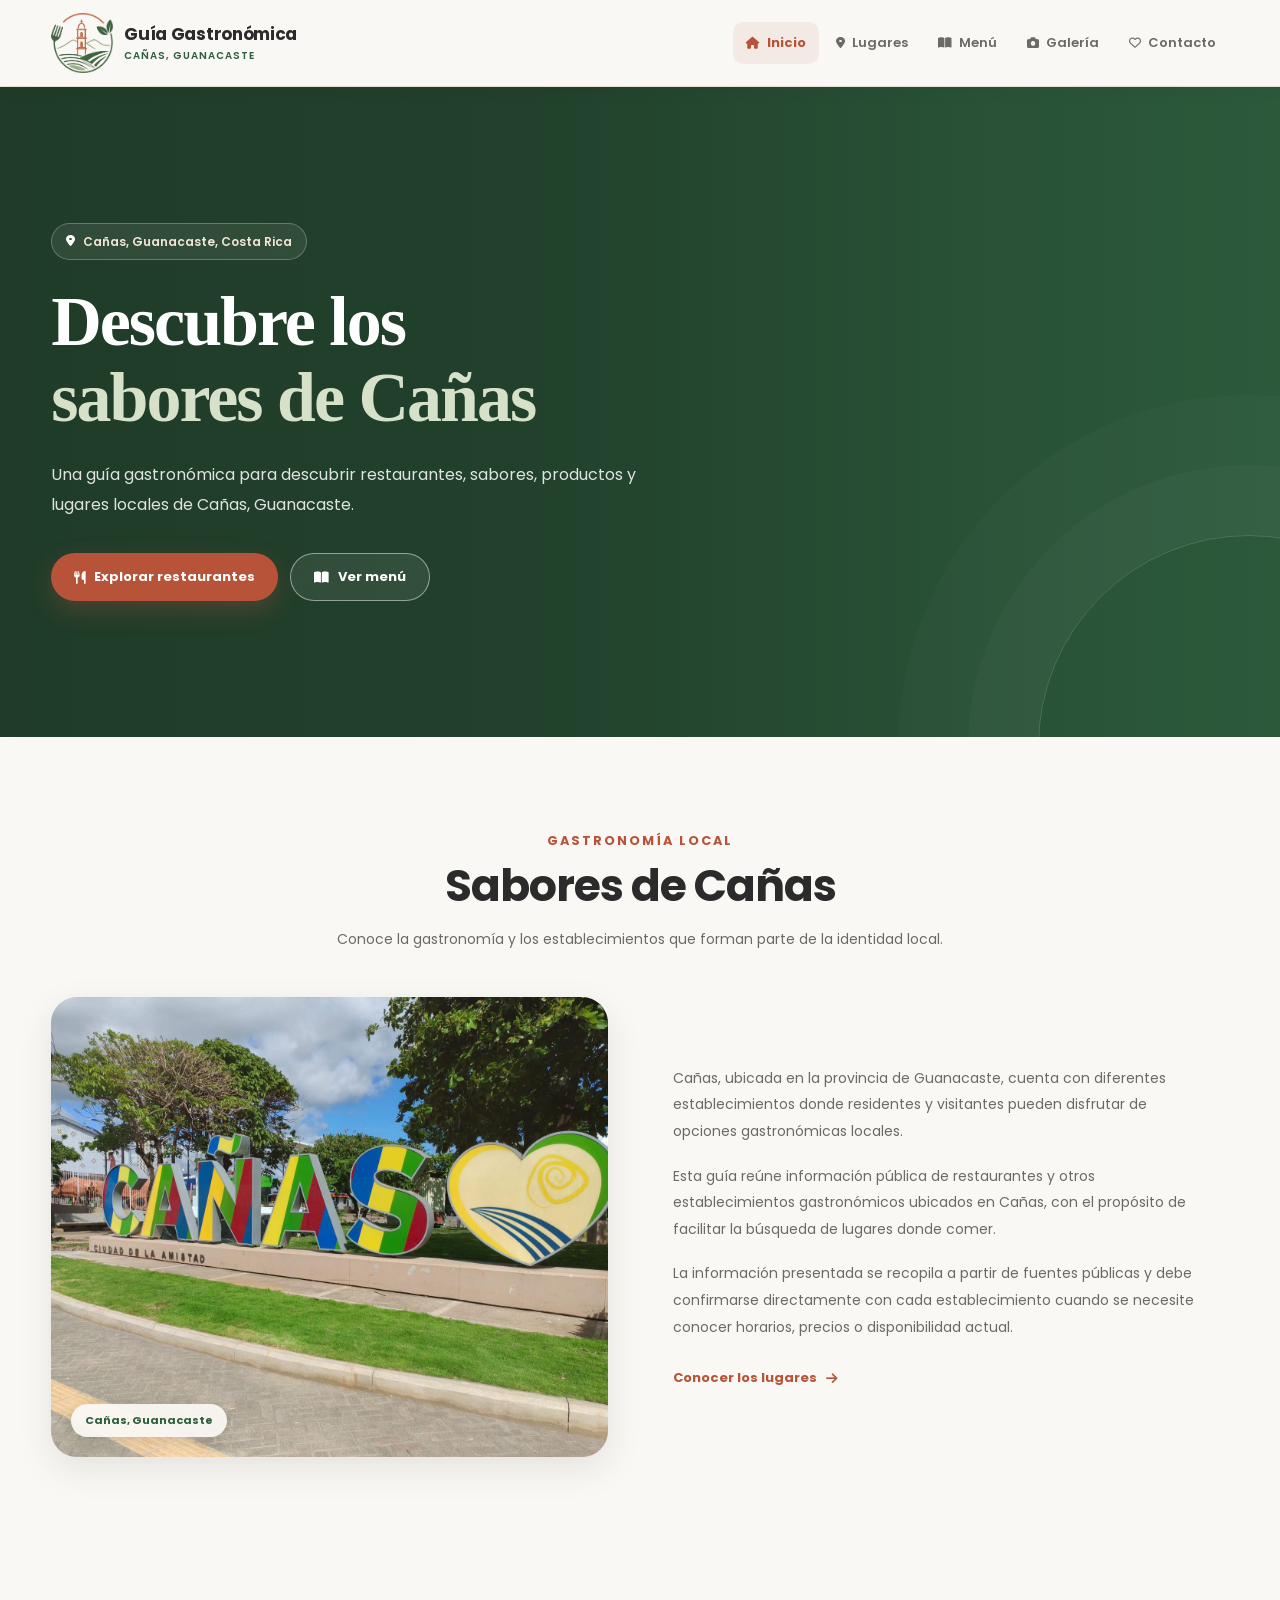
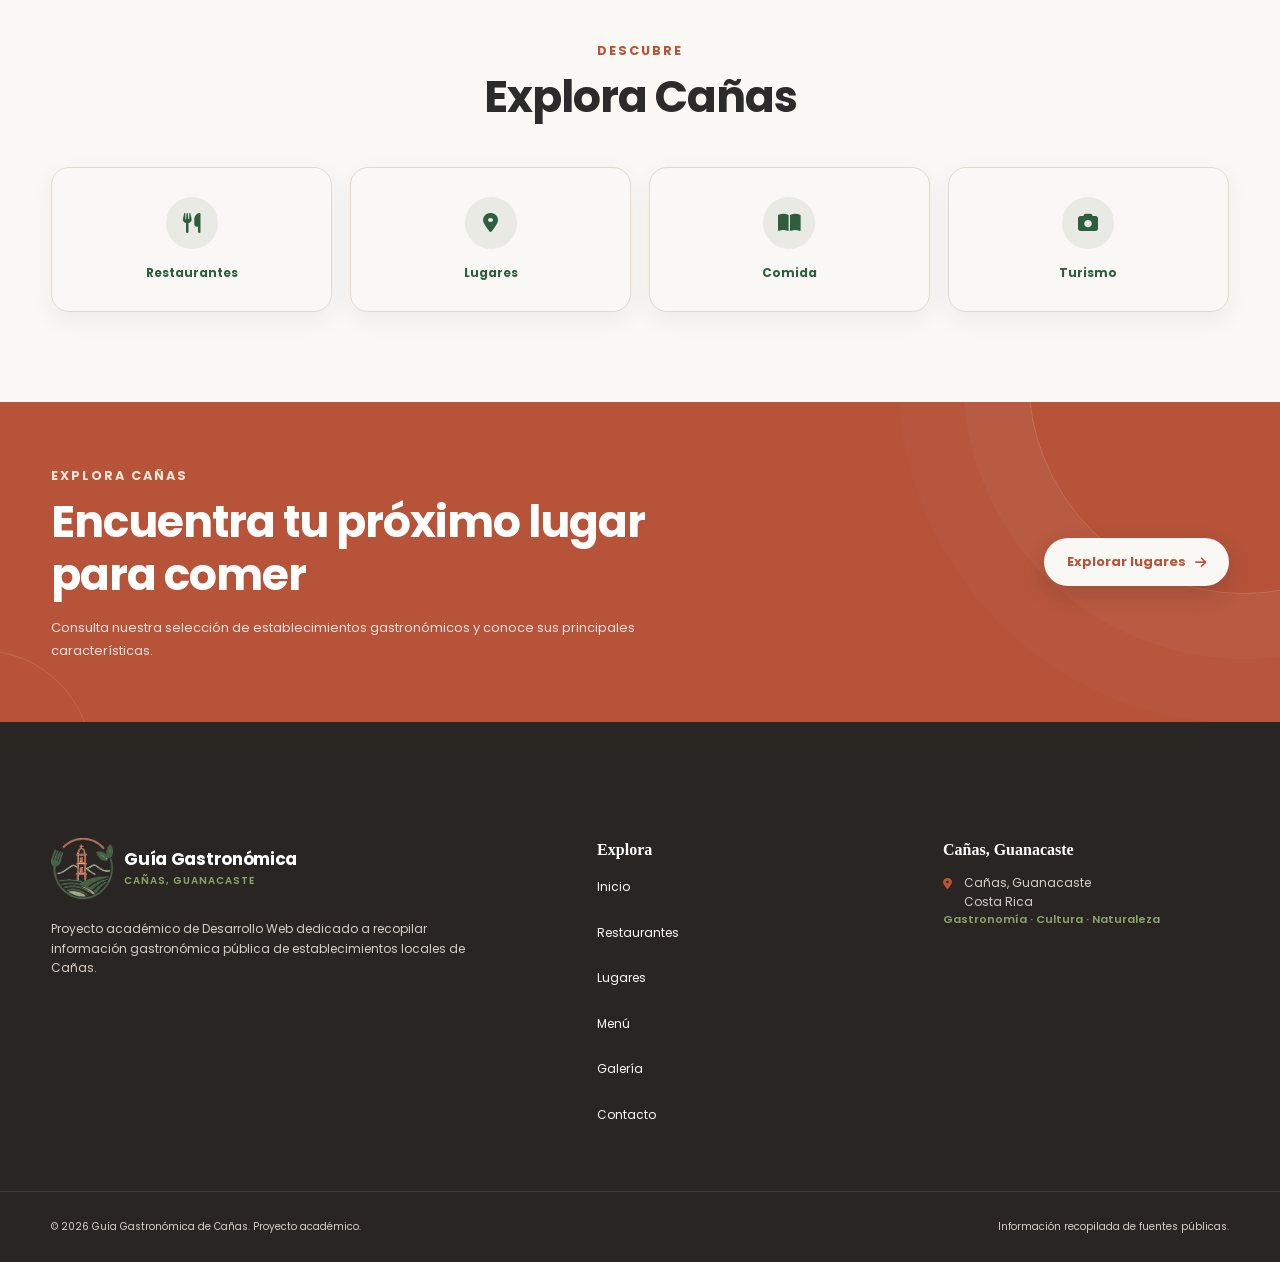
==== commit a3037108: "Update index.html" ====
--- a/index.html
+++ b/index.html
@@ -93,13 +93,13 @@
             <!-- LOGO -->
 
             <a 
-                href="../html/index.html" 
+                href="index.html" 
                 class="logo"
                 aria-label="Guía Gastronómica de Cañas - Inicio"
             >
 
                 <img 
-                    src="../img/logo.png"
+                    src="logo.png"
                     alt="Logo de Guía Gastronómica de Cañas"
                     class="logo-imagen"
                 >
@@ -147,7 +147,7 @@
                     <li>
 
                         <a 
-                            href="../html/index.html" 
+                            href="index.html" 
                             class="nav-link activo"
                         >
 
@@ -163,7 +163,7 @@
                     <li>
 
                         <a 
-                            href="../html/lugares.html" 
+                            href="lugares.html" 
                             class="nav-link"
                         >
 
@@ -179,7 +179,7 @@
                     <li>
 
                         <a 
-                            href="../html/menu.html" 
+                            href="menu.html" 
                             class="nav-link"
                         >
 
@@ -195,7 +195,7 @@
                     <li>
 
                         <a 
-                            href="../html/galeria.html" 
+                            href="galeria.html" 
                             class="nav-link"
                         >
 
@@ -211,7 +211,7 @@
                     <li>
 
                         <a 
-                            href="../html/contacto.html" 
+                            href="contacto.html" 
                             class="nav-link"
                         >
 
@@ -286,7 +286,7 @@
 
 
                         <a 
-                            href="../html/lugares.html" 
+                            href="lugares.html" 
                             class="btn btn-principal"
                         >
 
@@ -298,7 +298,7 @@
                       
 
                         <a 
-                            href="../html/menu.html" 
+                            href="menu.html" 
                             class="btn btn-secundario"
                         >
 
@@ -371,7 +371,7 @@
                     <div class="introduccion-imagen">
 
                         <img 
-                            src="../img/Cañas.jpeg"
+                            src="Cañas.jpeg"
                             alt="Paisaje y entorno de Cañas, Guanacaste"
                             loading="lazy"
                         >
@@ -424,7 +424,7 @@
 
 
                         <a 
-                            href="../html/lugares.html" 
+                            href="lugares.html" 
                             class="enlace-flecha"
                         >
 
@@ -477,7 +477,7 @@
 
 
                     <a 
-                        href="../html/lugares.html"
+                        href="lugares.html"
                         class="categoria-card"
                     >
 
@@ -493,7 +493,7 @@
 
 
                     <a 
-                        href="../html/lugares.html"
+                        href="lugares.html"
                         class="categoria-card"
                     >
 
@@ -509,7 +509,7 @@
 
 
                     <a 
-                        href="../html/menu.html"
+                        href="menu.html"
                         class="categoria-card"
                     >
 
@@ -525,7 +525,7 @@
 
 
                     <a 
-                        href="../html/galeria.html"
+                        href="galeria.html"
                         class="categoria-card"
                     >
 
@@ -585,7 +585,7 @@
 
 
                 <a 
-                    href="../html/lugares.html" 
+                    href="lugares.html" 
                     class="btn btn-blanco"
                 >
 
@@ -619,12 +619,12 @@
 
 
                 <a 
-                    href="../html/index.html" 
+                    href="index.html" 
                     class="logo logo-footer"
                 >
 
                     <img 
-                        src="../img/logo.png"
+                        src="logo.png"
                         alt="Guía Gastronómica de Cañas"
                         class="logo-imagen"
                     >
@@ -673,42 +673,42 @@
 
 
                     <li>
-                        <a href="../html/index.html">
+                        <a href="index.html">
                             Inicio
                         </a>
                     </li>
 
 
                     <li>
-                        <a href="../html/lugares.html">
+                        <a href="lugares.html">
                             Restaurantes
                         </a>
                     </li>
 
 
                     <li>
-                        <a href="../html/lugares.html">
+                        <a href="lugares.html">
                             Lugares
                         </a>
                     </li>
 
 
                     <li>
-                        <a href="../html/menu.html">
+                        <a href="menu.html">
                             Menú
                         </a>
                     </li>
 
 
                     <li>
-                        <a href="../html/galeria.html">
+                        <a href="galeria.html">
                             Galería
                         </a>
                     </li>
 
 
                     <li>
-                        <a href="../html/contacto.html">
+                        <a href="contacto.html">
                             Contacto
                         </a>
                     </li>
@@ -793,7 +793,7 @@
          JAVASCRIPT
          ===================================================== -->
 
-    <script src="../js/script.js"></script>
+    <script src="script.js"></script>
 
 </body>
 
